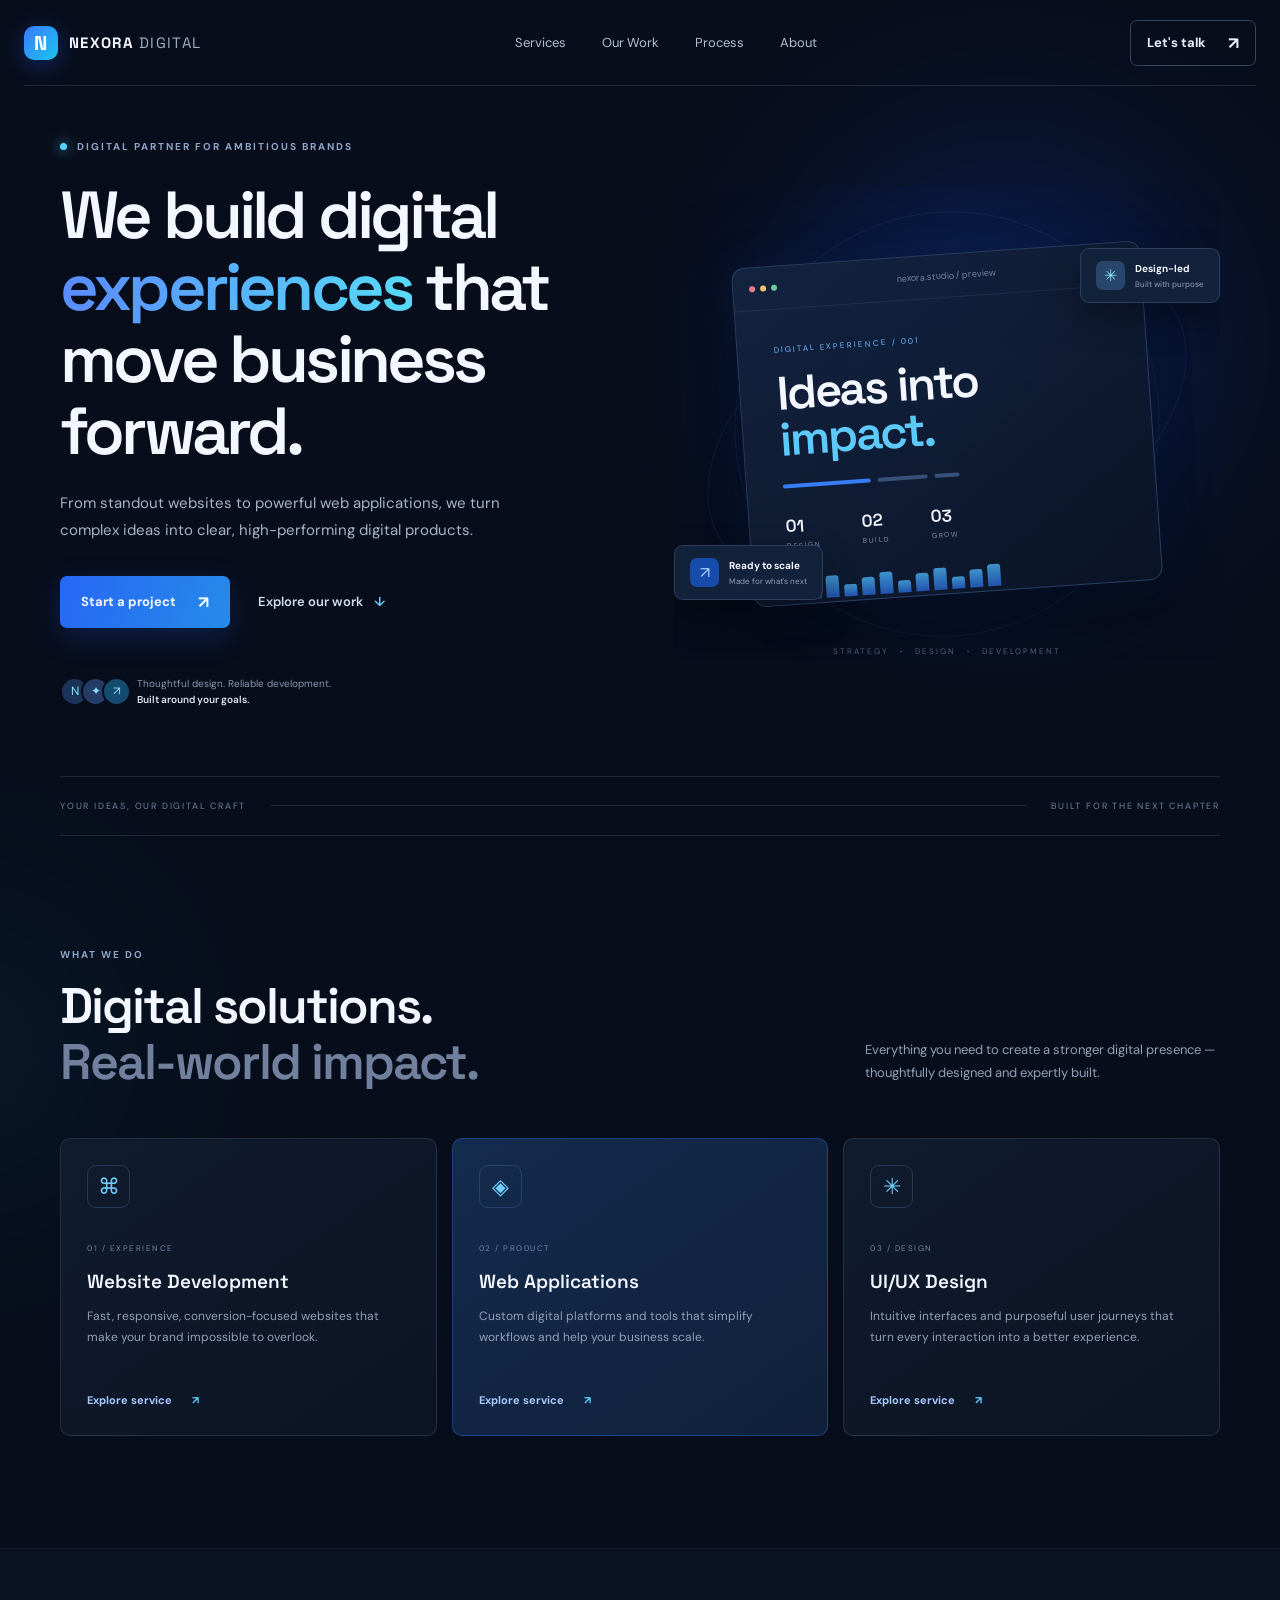
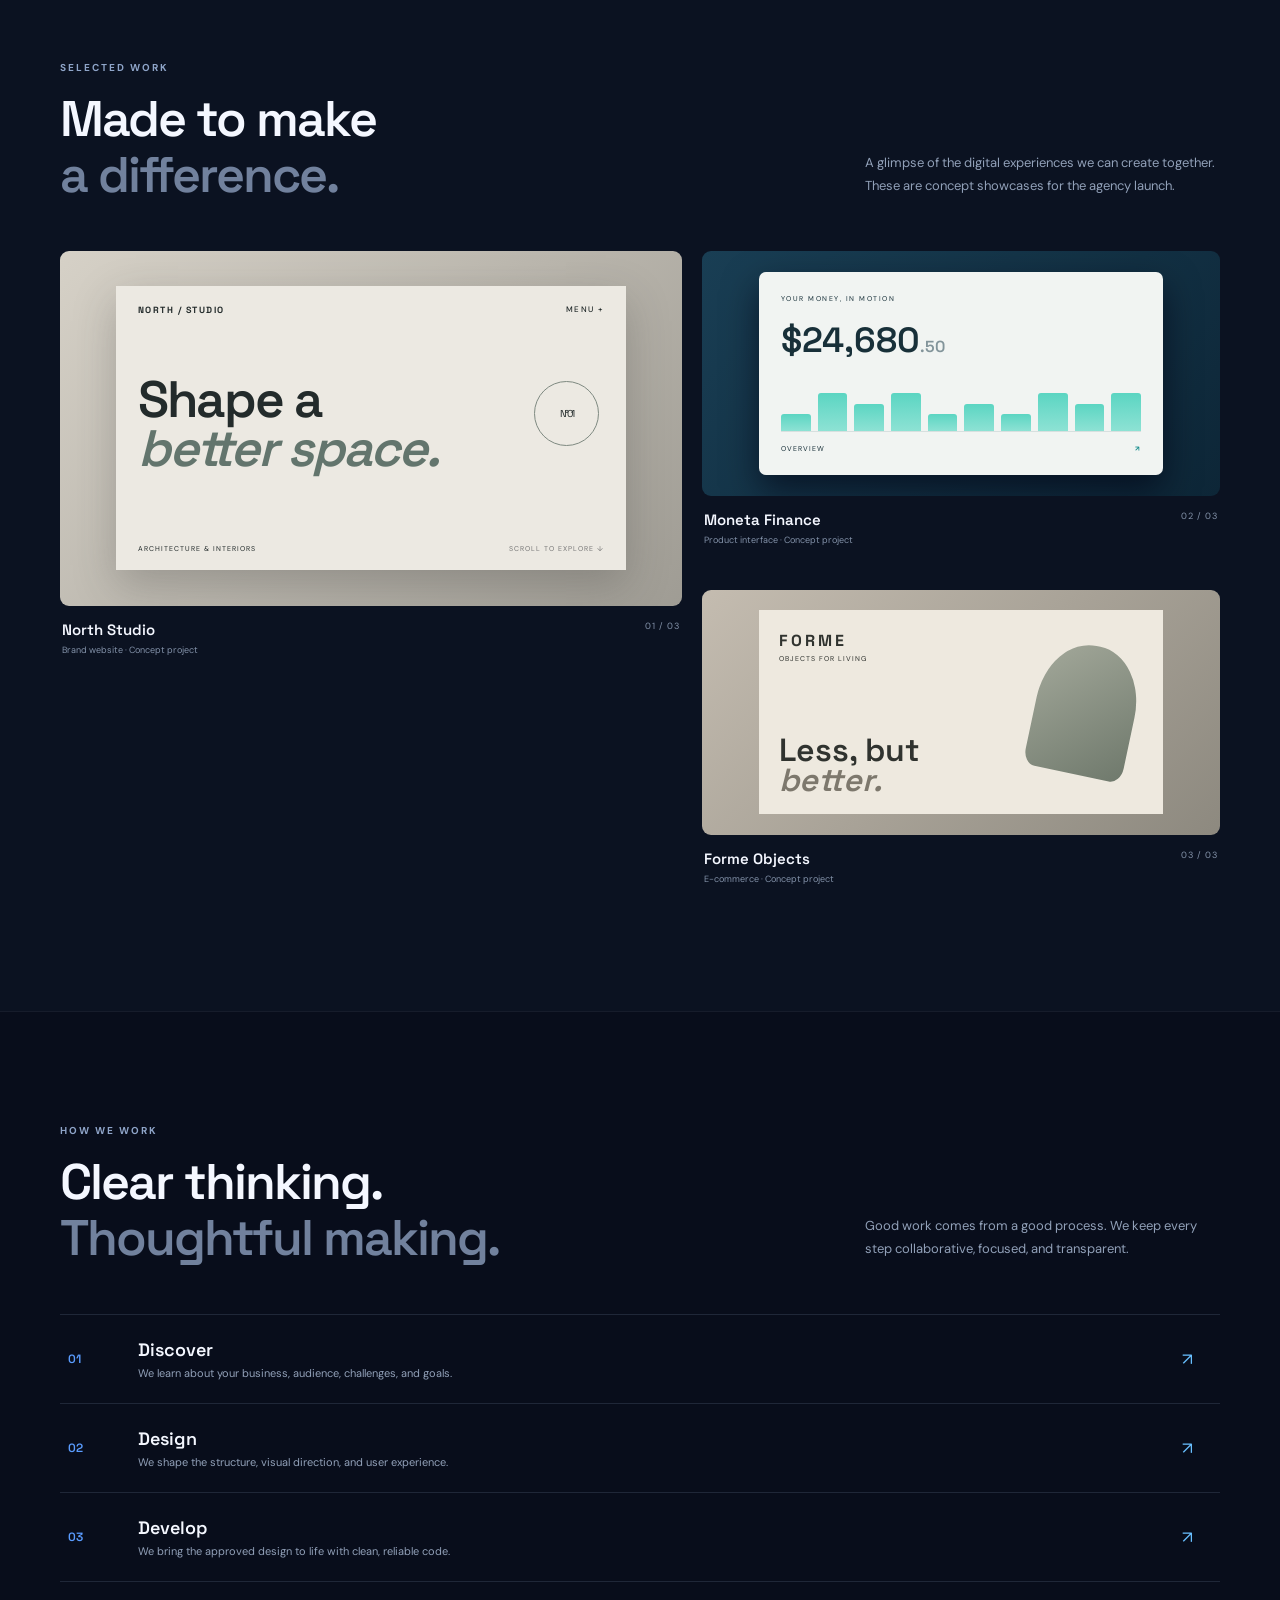
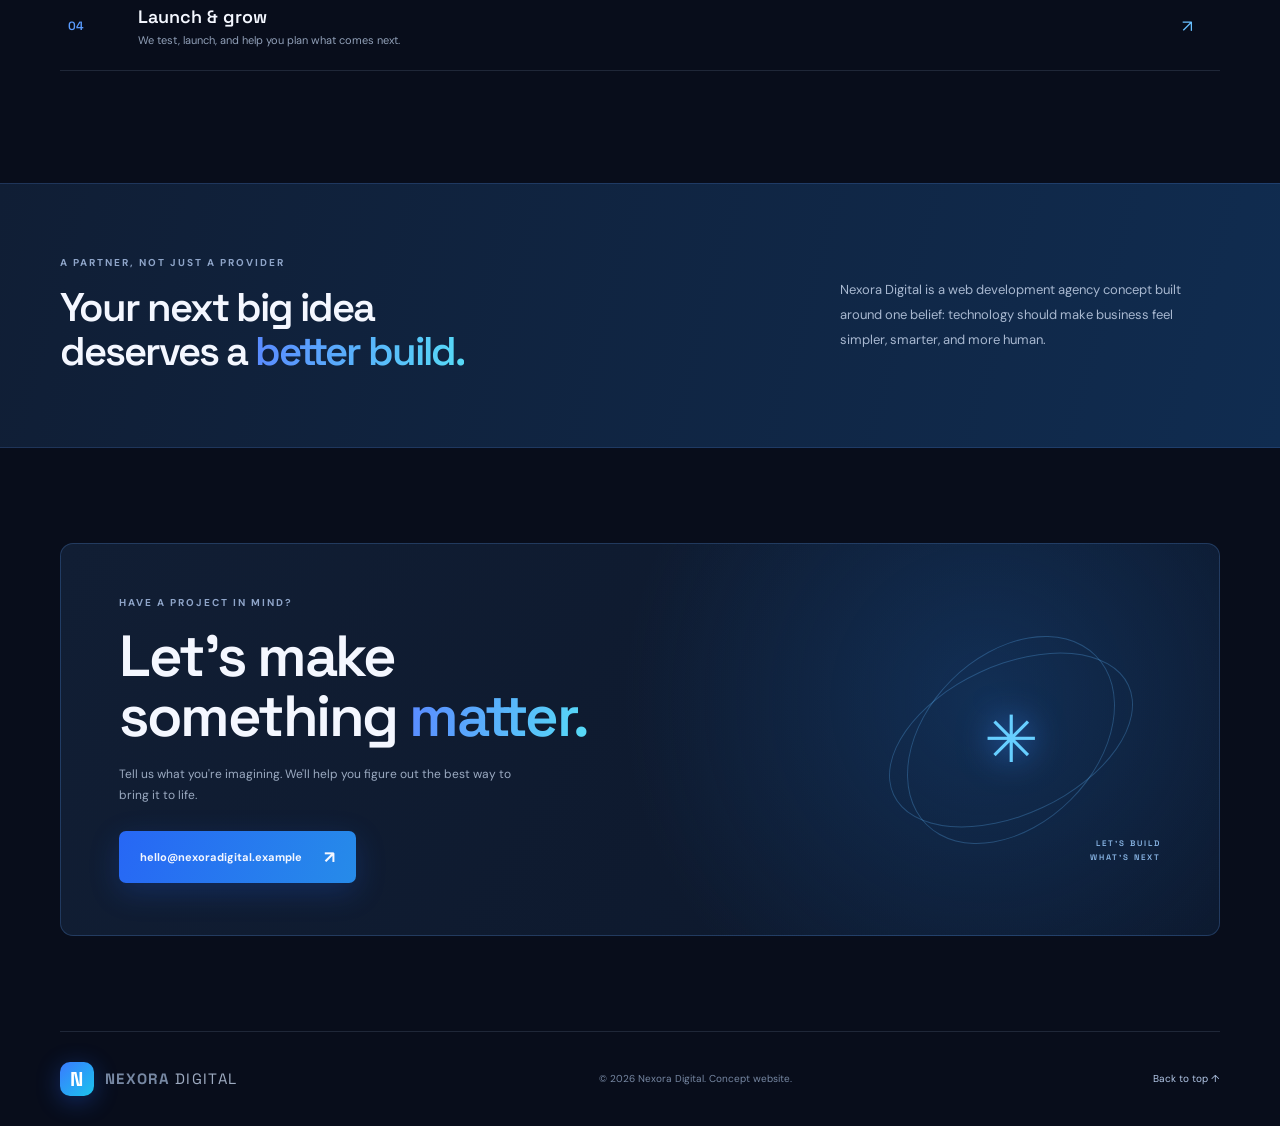
==== index.html @ e5a22cc5 "Add files via upload" ====
<!doctype html>
<html lang="en">
<head>
  <meta charset="UTF-8" />
  <meta name="viewport" content="width=device-width, initial-scale=1.0" />
  <meta name="description" content="Nexora Digital builds high-performing websites and digital experiences for ambitious businesses." />
  <meta name="theme-color" content="#080d1b" />
  <title>Nexora Digital — We build what moves business forward</title>
  <link rel="preconnect" href="https://fonts.googleapis.com">
  <link rel="preconnect" href="https://fonts.gstatic.com" crossorigin>
  <link href="https://fonts.googleapis.com/css2?family=DM+Sans:wght@400;500;600;700&family=Space+Grotesk:wght@400;500;600;700&display=swap" rel="stylesheet">
  <link rel="stylesheet" href="styles.css" />
</head>
<body>
  <div class="ambient ambient-one" aria-hidden="true"></div>
  <div class="ambient ambient-two" aria-hidden="true"></div>
  <header class="site-header">
    <a class="brand" href="#home" aria-label="Nexora Digital home">
      <span class="brand-mark">N</span><span>NEXORA<span class="brand-light"> DIGITAL</span></span>
    </a>
    <button class="menu-toggle" type="button" aria-label="Open navigation" aria-controls="primary-navigation" aria-expanded="false">☰</button>
    <nav class="nav-links" id="primary-navigation" aria-label="Main navigation">
      <a href="#services">Services</a><a href="#work">Our Work</a><a href="#process">Process</a><a href="#about">About</a>
    </nav>
    <a class="button button-small button-outline header-cta" href="#contact">Let's talk <span>↗</span></a>
  </header>

  <main>
    <section class="hero section-wrap" id="home">
      <div class="hero-copy">
        <div class="eyebrow"><span class="pulse"></span> DIGITAL PARTNER FOR AMBITIOUS BRANDS</div>
        <h1>We build digital<br><span class="gradient-text">experiences</span> that<br>move business forward.</h1>
        <p class="hero-lede">From standout websites to powerful web applications, we turn complex ideas into clear, high-performing digital products.</p>
        <div class="hero-actions">
          <a class="button button-primary" href="#contact">Start a project <span>↗</span></a>
          <a class="text-link" href="#work">Explore our work <span>↓</span></a>
        </div>
        <div class="hero-proof"><div class="proof-avatars"><i>N</i><i>✦</i><i>↗</i></div><span>Thoughtful design. Reliable development.<br><strong>Built around your goals.</strong></span></div>
      </div>
      <div class="hero-visual" aria-hidden="true">
        <div class="visual-orbit orbit-a"></div><div class="visual-orbit orbit-b"></div>
        <div class="visual-glow"></div>
        <div class="code-card">
          <div class="code-top"><span class="window-dots"><i></i><i></i><i></i></span><span>nexora.studio / preview</span><span>•••</span></div>
          <div class="code-content">
            <div class="code-kicker">DIGITAL EXPERIENCE / 001</div>
            <div class="code-title">Ideas into<br><em>impact.</em></div>
            <div class="code-line"><span></span><span></span><span></span></div>
            <div class="code-stats"><div><b>01</b><small>DESIGN</small></div><div><b>02</b><small>BUILD</small></div><div><b>03</b><small>GROW</small></div></div>
            <div class="mini-bars"><i></i><i></i><i></i><i></i><i></i><i></i><i></i><i></i><i></i><i></i><i></i><i></i></div>
          </div>
        </div>
        <div class="float-chip chip-top"><span class="chip-icon">✳</span><span><b>Design-led</b><small>Built with purpose</small></span></div>
        <div class="float-chip chip-bottom"><span class="chip-icon blue">↗</span><span><b>Ready to scale</b><small>Made for what's next</small></span></div>
        <div class="visual-caption">STRATEGY <b>·</b> DESIGN <b>·</b> DEVELOPMENT</div>
      </div>
    </section>

    <section class="trust-strip section-wrap">
      <span>YOUR IDEAS, OUR DIGITAL CRAFT</span><div class="trust-line"></div><span>BUILT FOR THE NEXT CHAPTER</span>
    </section>

    <section class="section-wrap section-block" id="services">
      <div class="section-heading">
        <div><div class="eyebrow">WHAT WE DO</div><h2>Digital solutions.<br><span class="muted">Real-world impact.</span></h2></div>
        <p>Everything you need to create a stronger digital presence — thoughtfully designed and expertly built.</p>
      </div>
      <div class="service-grid">
        <article class="service-card"><div class="service-icon">⌘</div><span class="card-number">01 / EXPERIENCE</span><h3>Website Development</h3><p>Fast, responsive, conversion-focused websites that make your brand impossible to overlook.</p><a href="#contact" class="card-link">Explore service <span>↗</span></a></article>
        <article class="service-card featured"><div class="service-icon">◈</div><span class="card-number">02 / PRODUCT</span><h3>Web Applications</h3><p>Custom digital platforms and tools that simplify workflows and help your business scale.</p><a href="#contact" class="card-link">Explore service <span>↗</span></a></article>
        <article class="service-card"><div class="service-icon">✳</div><span class="card-number">03 / DESIGN</span><h3>UI/UX Design</h3><p>Intuitive interfaces and purposeful user journeys that turn every interaction into a better experience.</p><a href="#contact" class="card-link">Explore service <span>↗</span></a></article>
      </div>
    </section>

    <section class="work-section" id="work"><div class="section-wrap section-block">
      <div class="section-heading"><div><div class="eyebrow">SELECTED WORK</div><h2>Made to make<br><span class="muted">a difference.</span></h2></div><p>A glimpse of the digital experiences we can create together. These are concept showcases for the agency launch.</p></div>
      <div class="work-grid">
        <article class="work-card work-large"><div class="work-art art-one"><div class="mock-browser"><div class="mock-nav">NORTH / STUDIO <span>MENU +</span></div><div class="mock-hero">Shape a<br><i>better space.</i><div class="mock-circle">N°01</div></div><div class="mock-foot">ARCHITECTURE & INTERIORS <span>SCROLL TO EXPLORE ↓</span></div></div></div><div class="work-meta"><div><h3>North Studio</h3><p>Brand website · Concept project</p></div><span>01 / 03</span></div></article>
        <article class="work-card"><div class="work-art art-two"><div class="finance-ui"><div class="finance-label">YOUR MONEY, IN MOTION</div><div class="finance-total">$24,680<span>.50</span></div><div class="finance-chart"><i></i><i></i><i></i><i></i><i></i><i></i><i></i><i></i><i></i><i></i></div><div class="finance-bottom">OVERVIEW <b>↗</b></div></div></div><div class="work-meta"><div><h3>Moneta Finance</h3><p>Product interface · Concept project</p></div><span>02 / 03</span></div></article>
        <article class="work-card"><div class="work-art art-three"><div class="shop-ui"><div class="shop-brand">FORME<span>OBJECTS FOR LIVING</span></div><div class="shop-shape"></div><div class="shop-copy">Less, but<br><i>better.</i></div></div></div><div class="work-meta"><div><h3>Forme Objects</h3><p>E-commerce · Concept project</p></div><span>03 / 03</span></div></article>
      </div>
    </div></section>

    <section class="section-wrap section-block process-section" id="process">
      <div class="section-heading"><div><div class="eyebrow">HOW WE WORK</div><h2>Clear thinking.<br><span class="muted">Thoughtful making.</span></h2></div><p>Good work comes from a good process. We keep every step collaborative, focused, and transparent.</p></div>
      <div class="process-list">
        <div class="process-item"><span>01</span><div><h3>Discover</h3><p>We learn about your business, audience, challenges, and goals.</p></div><b>↗</b></div>
        <div class="process-item"><span>02</span><div><h3>Design</h3><p>We shape the structure, visual direction, and user experience.</p></div><b>↗</b></div>
        <div class="process-item"><span>03</span><div><h3>Develop</h3><p>We bring the approved design to life with clean, reliable code.</p></div><b>↗</b></div>
        <div class="process-item"><span>04</span><div><h3>Launch & grow</h3><p>We test, launch, and help you plan what comes next.</p></div><b>↗</b></div>
      </div>
    </section>

    <section class="about-band" id="about"><div class="section-wrap about-inner"><div><div class="eyebrow">A PARTNER, NOT JUST A PROVIDER</div><h2>Your next big idea<br>deserves a <span class="gradient-text">better build.</span></h2></div><p>Nexora Digital is a web development agency concept built around one belief: technology should make business feel simpler, smarter, and more human.</p></div></section>

    <section class="section-wrap section-block contact-section" id="contact">
      <div class="contact-panel"><div class="contact-copy"><div class="eyebrow">HAVE A PROJECT IN MIND?</div><h2>Let's make<br>something <span class="gradient-text">matter.</span></h2><p>Tell us what you're imagining. We'll help you figure out the best way to bring it to life.</p><a class="button button-primary" href="mailto:hello@nexoradigital.example?subject=New%20project%20inquiry">hello@nexoradigital.example <span>↗</span></a></div><div class="contact-decoration"><div class="contact-ring ring-one"></div><div class="contact-ring ring-two"></div><div class="contact-star">✳</div><span>LET'S BUILD<br>WHAT'S NEXT</span></div></div>
    </section>
  </main>

  <footer class="site-footer section-wrap"><a class="brand" href="#home"><span class="brand-mark">N</span><span>NEXORA<span class="brand-light"> DIGITAL</span></span></a><span>© <span id="year"></span> Nexora Digital. Concept website.</span><a href="#home">Back to top ↑</a></footer>
  <script src="script.js"></script>
</body>
</html>
---- styles.css ----
:root{--bg:#080d1b;--panel:#0e1729;--panel2:#111e34;--text:#f4f7ff;--muted:#9aa8bf;--blue:#397bff;--cyan:#56d5ff;--line:rgba(172,195,235,.14);--font:'DM Sans',sans-serif;--display:'Space Grotesk',sans-serif}
*{box-sizing:border-box}html{scroll-behavior:smooth;scroll-padding-top:90px}body{margin:0;background:var(--bg);color:var(--text);font-family:var(--font);overflow-x:hidden}a{color:inherit;text-decoration:none}.section-wrap{width:min(1160px,calc(100% - 48px));margin:auto}.ambient{position:absolute;pointer-events:none;border-radius:50%;filter:blur(100px);opacity:.17;z-index:-1}.ambient-one{width:420px;height:420px;background:#155bff;top:130px;right:5%}.ambient-two{width:300px;height:300px;background:#00a9d8;top:900px;left:-180px;opacity:.08}
.site-header{height:86px;width:min(1240px,calc(100% - 48px));margin:auto;display:flex;align-items:center;justify-content:space-between;border-bottom:1px solid var(--line);position:relative;z-index:10}.brand{display:flex;align-items:center;gap:11px;font:700 15px var(--display);letter-spacing:1.3px}.brand-mark{width:34px;height:34px;border-radius:10px;background:linear-gradient(135deg,var(--blue),#1bc4ed);display:grid;place-items:center;font:700 20px var(--display);color:white;box-shadow:0 5px 25px #2469ff55}.brand-light{font-weight:400;color:#9eabc1}.nav-links{display:flex;gap:36px;color:#b4bfd1;font-size:13px}.nav-links a:hover,.text-link:hover{color:white}.button{display:inline-flex;align-items:center;justify-content:center;gap:22px;padding:15px 21px;border-radius:7px;font-size:13px;font-weight:700;transition:.25s}.button span{font-size:17px}.button-primary{background:linear-gradient(110deg,#2767f5,#268be9);box-shadow:0 9px 30px #236aff35}.button-primary:hover{transform:translateY(-3px);box-shadow:0 13px 36px #236aff65}.button-outline{border:1px solid #33445f;color:#e7edfa}.button-outline:hover{border-color:var(--cyan);background:#14223a}.button-small{padding:11px 16px}.menu-toggle{display:none;background:none;border:0;color:white;font-size:24px}
.hero{min-height:665px;display:grid;grid-template-columns:1.03fr .97fr;align-items:center;gap:35px;padding-top:54px;padding-bottom:68px}.eyebrow{font-size:10px;letter-spacing:2px;font-weight:700;color:#8fa5c9;display:flex;align-items:center;gap:10px}.pulse{width:7px;height:7px;border-radius:50%;background:#50d7ff;box-shadow:0 0 13px #50d7ff}.hero h1{font:600 clamp(43px,5.2vw,68px)/1.08 var(--display);letter-spacing:-3.8px;margin:27px 0 22px}.gradient-text{background:linear-gradient(100deg,#5a8dff 5%,#57d8f7 95%);background-clip:text;-webkit-background-clip:text;color:transparent}.hero-lede{max-width:485px;color:#a7b3c8;font-size:15px;line-height:1.8}.hero-actions{display:flex;align-items:center;gap:28px;margin-top:32px}.text-link{font-size:13px;font-weight:600;color:#d2dced}.text-link span{margin-left:8px;color:var(--cyan)}.hero-proof{display:flex;align-items:center;gap:14px;margin-top:48px;color:#8796af;font-size:10px;line-height:1.6}.hero-proof strong{color:#dce5f4;font-weight:600}.proof-avatars{display:flex}.proof-avatars i{width:29px;height:29px;border:2px solid var(--bg);margin-right:-8px;border-radius:50%;background:#1c3459;color:#8adfff;display:grid;place-items:center;font-style:normal;font-size:12px}.proof-avatars i:nth-child(2){background:#253c67}.proof-avatars i:nth-child(3){background:#164b70}
.hero-visual{height:475px;position:relative;display:grid;place-items:center;overflow:hidden}.visual-glow{position:absolute;width:330px;height:330px;border-radius:50%;background:#1455d8;filter:blur(100px);opacity:.28}.visual-orbit{position:absolute;border:1px solid #5278ba25;border-radius:50%;transform:rotate(-25deg)}.orbit-a{width:510px;height:300px}.orbit-b{width:420px;height:430px;transform:rotate(45deg)}.code-card{width:min(410px,90%);height:340px;position:relative;z-index:2;border:1px solid #5b80bd55;border-radius:13px;background:linear-gradient(145deg,#142440ed,#0b1426f5);box-shadow:0 30px 90px #0009,0 0 50px #236aff19;transform:rotate(-4deg);overflow:hidden}.code-top{height:43px;border-bottom:1px solid #ffffff12;display:flex;align-items:center;justify-content:space-between;padding:0 16px;color:#7184a5;font-size:9px}.window-dots{display:flex;gap:5px}.window-dots i{width:6px;height:6px;border-radius:50%;background:#526786}.window-dots i:first-child{background:#e47d87}.window-dots i:nth-child(2){background:#e8c477}.window-dots i:nth-child(3){background:#6acb9c}.code-content{padding:35px 36px}.code-kicker{font-size:8px;letter-spacing:2px;color:#70b9ff}.code-title{font:600 47px/.98 var(--display);letter-spacing:-2px;margin-top:16px}.code-title em{font-style:normal;color:#5dcafa}.code-line{display:flex;gap:7px;margin-top:22px}.code-line span{height:4px;border-radius:5px;background:#365079;width:50px}.code-line span:first-child{width:88px;background:#367df6}.code-line span:last-child{width:25px}.code-stats{display:flex;gap:42px;margin-top:27px}.code-stats div{display:grid;gap:4px}.code-stats b{font:600 17px var(--display)}.code-stats small{font-size:7px;letter-spacing:1.5px;color:#8092ae}.mini-bars{height:28px;display:flex;gap:5px;align-items:end;margin-top:22px}.mini-bars i{width:13px;border-radius:3px 3px 0 0;background:linear-gradient(#4fbdff,#2866d8);opacity:.75}.mini-bars i:nth-child(3n){height:80%}.mini-bars i:nth-child(3n+1){height:45%}.mini-bars i:nth-child(3n+2){height:65%}.float-chip{position:absolute;z-index:3;display:flex;align-items:center;gap:10px;padding:12px 15px;background:#13223b;border:1px solid #6c8fc044;border-radius:9px;box-shadow:0 15px 35px #0005}.float-chip b,.float-chip small{display:block}.float-chip b{font-size:10px}.float-chip small{font-size:8px;color:#91a2bc;margin-top:4px}.chip-icon{width:29px;height:29px;border-radius:7px;background:#28466b;display:grid;place-items:center;color:#8ce3ff}.chip-icon.blue{background:#174caa;color:#a9d4ff}.chip-top{top:62px;right:0}.chip-bottom{bottom:61px;left:0}.visual-caption{position:absolute;bottom:5px;font-size:8px;letter-spacing:2px;color:#60728f}.visual-caption b{color:#4e9cff;margin:0 7px}
.trust-strip{display:flex;align-items:center;gap:25px;border-top:1px solid var(--line);border-bottom:1px solid var(--line);padding:23px 0;color:#70819e;font-size:9px;letter-spacing:1.8px}.trust-line{height:1px;background:var(--line);flex:1}
.section-block{padding-top:112px;padding-bottom:112px}.section-heading{display:flex;justify-content:space-between;align-items:end;gap:30px;margin-bottom:48px}.section-heading h2,.about-inner h2{font:600 clamp(36px,4vw,50px)/1.12 var(--display);letter-spacing:-2px;margin:17px 0 0}.muted{color:#71819d}.section-heading>p{max-width:355px;color:#91a0b8;font-size:13px;line-height:1.8;margin:0 0 5px}.service-grid{display:grid;grid-template-columns:repeat(3,1fr);gap:15px}.service-card{min-height:270px;border:1px solid var(--line);border-radius:10px;padding:26px;background:linear-gradient(145deg,#101b2e,#0c1424);transition:.25s}.service-card:hover{transform:translateY(-5px);border-color:#4284f65c}.service-card.featured{background:linear-gradient(145deg,#132b4d,#10203a);border-color:#367df655}.service-icon{width:43px;height:43px;border:1px solid #4c75aa55;border-radius:9px;display:grid;place-items:center;color:#70cfff;font-size:22px;margin-bottom:27px}.card-number{font-size:8px;letter-spacing:1.5px;color:#7186a8}.service-card h3{font:600 19px var(--display);margin:13px 0 10px}.service-card p{color:#92a0b6;font-size:12px;line-height:1.8;min-height:62px}.card-link{font-size:11px;font-weight:700;color:#a8caff;display:inline-flex;gap:20px;margin-top:13px}.card-link span{color:#5ccfff}
.work-section{background:#0b1221;border-top:1px solid #ffffff0b;border-bottom:1px solid #ffffff0b}.work-grid{display:grid;grid-template-columns:1.2fr 1fr;gap:30px 20px}.work-card{min-width:0}.work-large{grid-row:span 2}.work-art{height:245px;border-radius:9px;overflow:hidden;display:grid;place-items:center;position:relative}.work-large .work-art{height:355px}.art-one{background:linear-gradient(135deg,#d6d1c7,#9f9c94)}.mock-browser{width:82%;height:80%;background:#ece9e2;color:#232b2b;padding:18px 22px;box-shadow:0 15px 40px #3334;position:relative}.mock-nav{display:flex;justify-content:space-between;font:700 9px var(--display);letter-spacing:1.5px}.mock-nav span{font:500 8px var(--font)}.mock-hero{font:600 clamp(30px,4vw,53px)/.95 var(--display);letter-spacing:-2px;margin-top:60px;position:relative}.mock-hero i{font-style:italic;color:#63756d}.mock-circle{position:absolute;right:5px;top:5px;width:65px;height:65px;border-radius:50%;border:1px solid #7e8980;display:grid;place-items:center;font:10px var(--display)}.mock-foot{position:absolute;bottom:17px;left:22px;right:22px;display:flex;justify-content:space-between;font-size:7px;letter-spacing:1px}.mock-foot span{color:#777}.art-two{background:linear-gradient(135deg,#193e54,#0d2637)}.finance-ui{width:78%;padding:22px;background:#f1f4f2;color:#183039;border-radius:7px;box-shadow:0 15px 35px #0019}.finance-label{font-size:7px;letter-spacing:1.5px}.finance-total{font:600 35px var(--display);margin:15px 0}.finance-total span{font-size:16px;color:#82949a}.finance-chart{height:55px;display:flex;align-items:end;gap:7px;border-bottom:1px solid #d7e0df}.finance-chart i{flex:1;background:linear-gradient(#5bd5c2,#8de2d4);height:30%;border-radius:3px 3px 0 0}.finance-chart i:nth-child(2n){height:70%}.finance-chart i:nth-child(3n){height:50%}.finance-bottom{font-size:7px;letter-spacing:1px;margin-top:12px;display:flex;justify-content:space-between}.finance-bottom b{color:#168c8c}.art-three{background:linear-gradient(135deg,#c4bcb0,#8d897f)}.shop-ui{width:78%;height:83%;background:#eee9df;color:#30332f;position:relative;padding:20px}.shop-brand{font:700 16px var(--display);letter-spacing:3px}.shop-brand span{display:block;font:7px var(--font);letter-spacing:1px;margin-top:3px}.shop-shape{position:absolute;right:28px;top:35px;width:100px;height:130px;background:linear-gradient(140deg,#a4a99b,#6f796c);border-radius:48% 48% 12% 12%;transform:rotate(12deg)}.shop-copy{position:absolute;bottom:18px;left:20px;font:600 32px/.95 var(--display)}.shop-copy i{font-style:italic;color:#7d786d}.work-meta{display:flex;justify-content:space-between;align-items:start;padding:14px 2px}.work-meta h3{font:600 15px var(--display);margin:0 0 5px}.work-meta p,.work-meta>span{font-size:9px;color:#8493aa;margin:0}.work-meta>span{letter-spacing:1px}
.process-list{border-top:1px solid var(--line)}.process-item{display:grid;grid-template-columns:70px 1fr 30px;align-items:center;padding:23px 8px;border-bottom:1px solid var(--line)}.process-item>span{font:600 12px var(--display);color:#5a9cff}.process-item h3{font:600 18px var(--display);margin:0 0 5px}.process-item p{font-size:11px;color:#91a0b8;margin:0}.process-item>b{font-size:17px;color:#68bfff;font-weight:400}
.about-band{background:linear-gradient(105deg,#101e35,#102c50);border-top:1px solid #5b8de533;border-bottom:1px solid #5b8de533}.about-inner{padding-top:72px;padding-bottom:72px;display:flex;justify-content:space-between;align-items:center;gap:50px}.about-inner h2{font-size:40px}.about-inner>p{max-width:380px;color:#a8b8d0;font-size:13px;line-height:1.9}
.contact-section{padding-top:95px;padding-bottom:95px}.contact-panel{min-height:340px;border:1px solid #4a78ba55;border-radius:13px;background:radial-gradient(circle at 80% 40%,#174b8870,transparent 38%),linear-gradient(120deg,#111e34,#0c172b);padding:52px 58px;display:flex;justify-content:space-between;align-items:center;overflow:hidden;position:relative}.contact-copy{position:relative;z-index:2}.contact-copy h2{font:600 clamp(39px,5vw,58px)/1.04 var(--display);letter-spacing:-2.5px;margin:17px 0}.contact-copy p{max-width:400px;color:#9baac1;font-size:12px;line-height:1.8;margin-bottom:24px}.contact-copy .button{font-size:11px}.contact-decoration{width:300px;height:260px;position:relative;display:grid;place-items:center}.contact-ring{position:absolute;border:1px solid #62b7ff45;border-radius:50%;transform:rotate(-25deg)}.ring-one{width:260px;height:150px}.ring-two{width:170px;height:240px;transform:rotate(45deg)}.contact-star{font-size:65px;color:#67cfff;text-shadow:0 0 35px #398bff;z-index:1}.contact-decoration>span{position:absolute;bottom:5px;right:0;font:600 8px/1.7 var(--display);letter-spacing:2px;color:#8bb8e8;text-align:right}
.site-footer{min-height:95px;border-top:1px solid var(--line);display:flex;align-items:center;justify-content:space-between;color:#7788a3;font-size:10px}.site-footer>a:last-child{color:#b4c8e8}
 a:focus-visible,button:focus-visible{outline:2px solid var(--cyan);outline-offset:4px}
@media(max-width:850px){.nav-links{gap:18px}.hero{grid-template-columns:1fr; padding-top:75px}.hero-visual{height:430px;max-width:600px;width:100%;margin:auto}.hero-copy{max-width:650px}.section-heading{align-items:start;flex-direction:column}.section-heading>p{max-width:520px}.about-inner{align-items:start;flex-direction:column;gap:22px}.about-inner>p{margin:0}.contact-decoration{position:absolute;right:-50px;opacity:.55}.contact-copy{max-width:65%}}
@media(max-width:620px){.section-wrap,.site-header{width:min(100% - 36px,1160px)}.site-header{height:72px}.menu-toggle{display:block;margin-left:auto;margin-right:16px}.nav-links{display:none;position:absolute;top:71px;left:-1px;right:-1px;background:#101a2c;border:1px solid var(--line);padding:20px;flex-direction:column;gap:20px}.nav-links.open{display:flex}.header-cta{padding:9px 11px;font-size:11px}.hero{padding-top:62px;gap:10px}.hero h1{font-size:clamp(42px,11vw,59px);letter-spacing:-2.7px}.hero-lede{font-size:13px}.hero-actions{gap:18px;flex-wrap:wrap}.hero-proof{margin-top:35px}.hero-visual{height:365px}.code-card{height:295px;width:86%}.code-content{padding:27px}.code-title{font-size:40px}.chip-top{right:-3px;top:35px}.chip-bottom{left:-2px;bottom:38px}.float-chip{padding:9px}.trust-strip{font-size:7px;gap:12px;letter-spacing:1px}.section-block{padding-top:78px;padding-bottom:78px}.section-heading h2{font-size:39px}.service-grid{grid-template-columns:1fr}.service-card{min-height:230px}.service-card p{min-height:0}.work-grid{grid-template-columns:1fr}.work-large{grid-row:auto}.work-large .work-art{height:280px}.work-art{height:230px}.process-item{grid-template-columns:42px 1fr 20px;padding:20px 0}.process-item p{max-width:270px;line-height:1.6}.about-inner{padding-top:58px;padding-bottom:58px}.about-inner h2{font-size:35px}.contact-section{padding-top:65px;padding-bottom:65px}.contact-panel{padding:35px 25px;min-height:380px}.contact-copy{max-width:100%}.contact-copy h2{font-size:44px}.contact-decoration{right:-125px;bottom:-65px;opacity:.23}.site-footer{min-height:125px;flex-wrap:wrap;gap:15px;padding-top:22px;padding-bottom:22px}.site-footer>span{order:3;width:100%}}
@media(prefers-reduced-motion:reduce){html{scroll-behavior:auto}*,*::before,*::after{scroll-behavior:auto!important;transition-duration:.01ms!important;animation-duration:.01ms!important;animation-iteration-count:1!important}}
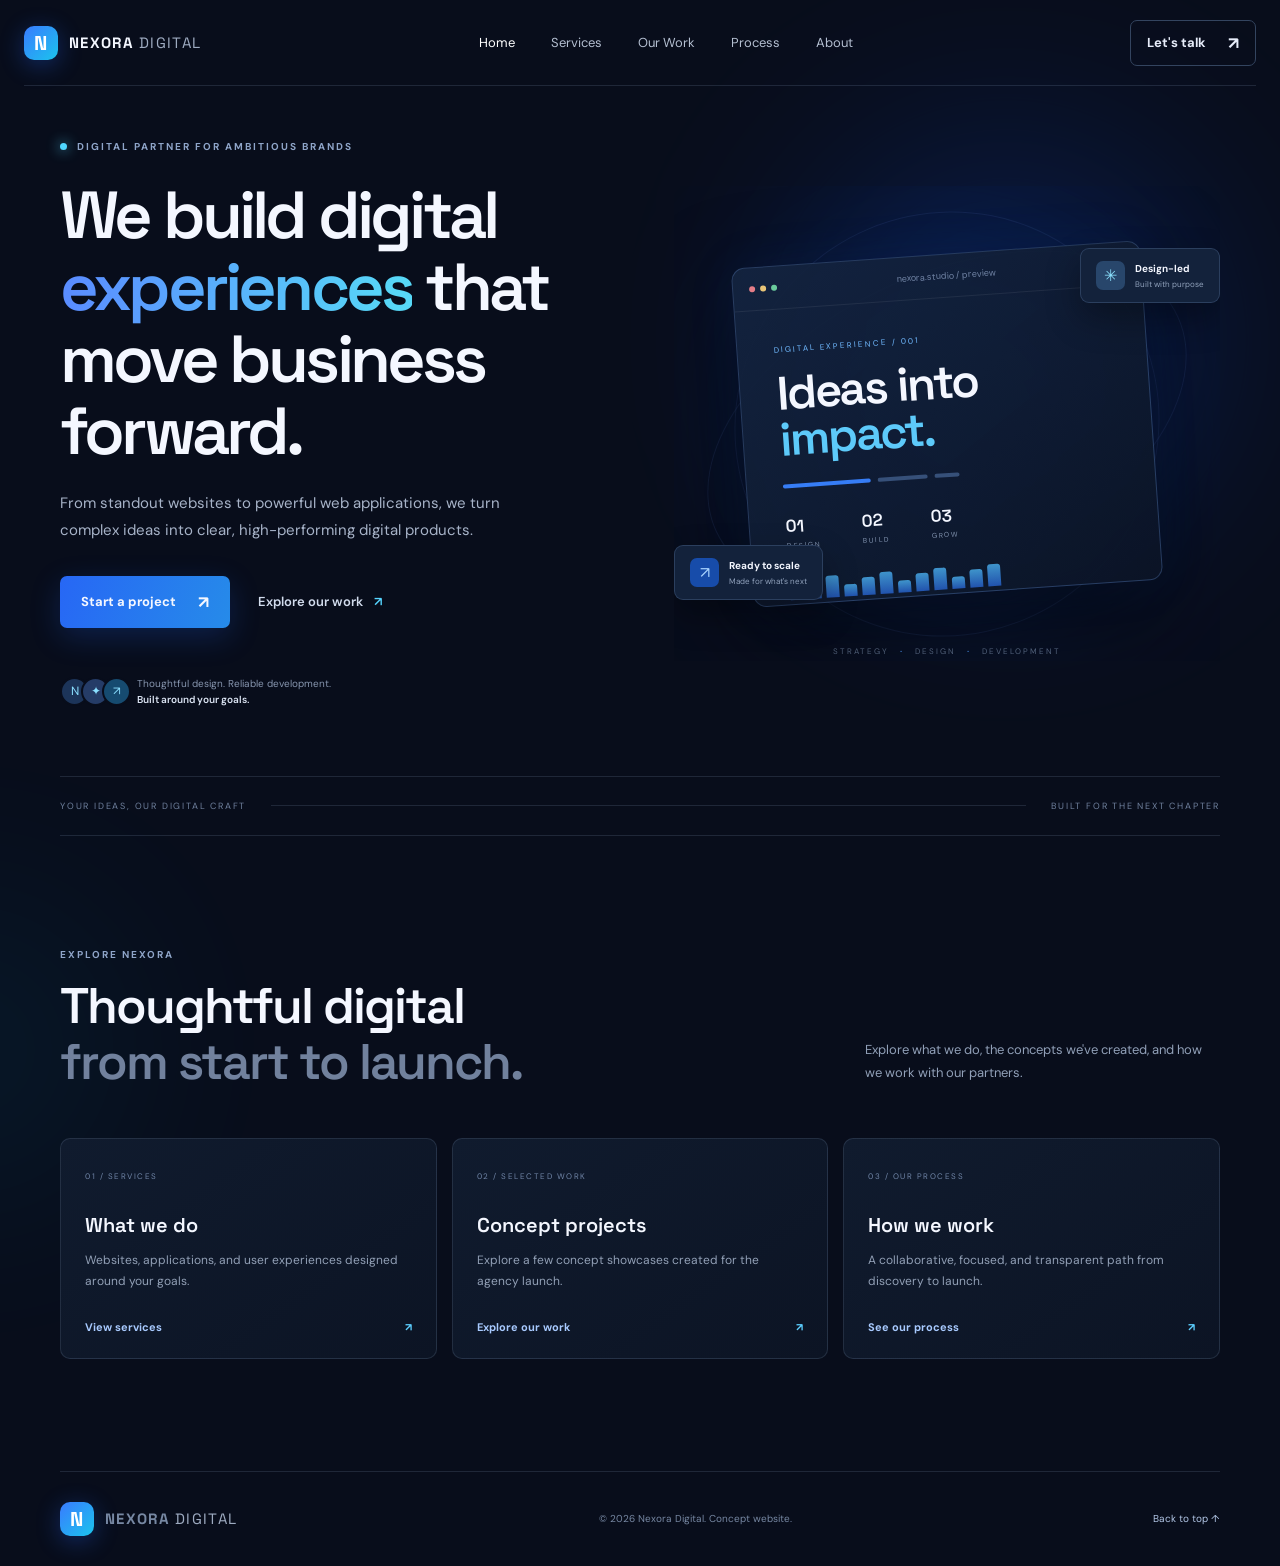
==== commit 0a3fd3a6: "Add files via upload" ====
--- a/index.html
+++ b/index.html
@@ -14,15 +14,15 @@
 <body>
   <div class="ambient ambient-one" aria-hidden="true"></div>
   <div class="ambient ambient-two" aria-hidden="true"></div>
-  <header class="site-header">
-    <a class="brand" href="#home" aria-label="Nexora Digital home">
+  <header class="site-header" id="top">
+    <a class="brand" href="index.html" aria-label="Nexora Digital home">
       <span class="brand-mark">N</span><span>NEXORA<span class="brand-light"> DIGITAL</span></span>
     </a>
     <button class="menu-toggle" type="button" aria-label="Open navigation" aria-controls="primary-navigation" aria-expanded="false">☰</button>
     <nav class="nav-links" id="primary-navigation" aria-label="Main navigation">
-      <a href="#services">Services</a><a href="#work">Our Work</a><a href="#process">Process</a><a href="#about">About</a>
+      <a href="index.html">Home</a><a href="services.html">Services</a><a href="work.html">Our Work</a><a href="process.html">Process</a><a href="about.html">About</a>
     </nav>
-    <a class="button button-small button-outline header-cta" href="#contact">Let's talk <span>↗</span></a>
+    <a class="button button-small button-outline header-cta" href="contact.html">Let's talk <span>↗</span></a>
   </header>
 
   <main>
@@ -32,8 +32,8 @@
         <h1>We build digital<br><span class="gradient-text">experiences</span> that<br>move business forward.</h1>
         <p class="hero-lede">From standout websites to powerful web applications, we turn complex ideas into clear, high-performing digital products.</p>
         <div class="hero-actions">
-          <a class="button button-primary" href="#contact">Start a project <span>↗</span></a>
-          <a class="text-link" href="#work">Explore our work <span>↓</span></a>
+          <a class="button button-primary" href="contact.html">Start a project <span>↗</span></a>
+          <a class="text-link" href="work.html">Explore our work <span>↗</span></a>
         </div>
         <div class="hero-proof"><div class="proof-avatars"><i>N</i><i>✦</i><i>↗</i></div><span>Thoughtful design. Reliable development.<br><strong>Built around your goals.</strong></span></div>
       </div>
@@ -56,49 +56,24 @@
       </div>
     </section>
 
-    <section class="trust-strip section-wrap">
+    <section class="trust-strip section-wrap" aria-label="Our approach">
       <span>YOUR IDEAS, OUR DIGITAL CRAFT</span><div class="trust-line"></div><span>BUILT FOR THE NEXT CHAPTER</span>
     </section>
 
-    <section class="section-wrap section-block" id="services">
+    <section class="section-wrap section-block home-explore">
       <div class="section-heading">
-        <div><div class="eyebrow">WHAT WE DO</div><h2>Digital solutions.<br><span class="muted">Real-world impact.</span></h2></div>
-        <p>Everything you need to create a stronger digital presence — thoughtfully designed and expertly built.</p>
+        <div><div class="eyebrow">EXPLORE NEXORA</div><h2>Thoughtful digital<br><span class="muted">from start to launch.</span></h2></div>
+        <p>Explore what we do, the concepts we've created, and how we work with our partners.</p>
       </div>
-      <div class="service-grid">
-        <article class="service-card"><div class="service-icon">⌘</div><span class="card-number">01 / EXPERIENCE</span><h3>Website Development</h3><p>Fast, responsive, conversion-focused websites that make your brand impossible to overlook.</p><a href="#contact" class="card-link">Explore service <span>↗</span></a></article>
-        <article class="service-card featured"><div class="service-icon">◈</div><span class="card-number">02 / PRODUCT</span><h3>Web Applications</h3><p>Custom digital platforms and tools that simplify workflows and help your business scale.</p><a href="#contact" class="card-link">Explore service <span>↗</span></a></article>
-        <article class="service-card"><div class="service-icon">✳</div><span class="card-number">03 / DESIGN</span><h3>UI/UX Design</h3><p>Intuitive interfaces and purposeful user journeys that turn every interaction into a better experience.</p><a href="#contact" class="card-link">Explore service <span>↗</span></a></article>
+      <div class="explore-grid">
+        <a class="explore-card" href="services.html"><span>01 / SERVICES</span><h3>What we do</h3><p>Websites, applications, and user experiences designed around your goals.</p><b>View services <span>↗</span></b></a>
+        <a class="explore-card" href="work.html"><span>02 / SELECTED WORK</span><h3>Concept projects</h3><p>Explore a few concept showcases created for the agency launch.</p><b>Explore our work <span>↗</span></b></a>
+        <a class="explore-card" href="process.html"><span>03 / OUR PROCESS</span><h3>How we work</h3><p>A collaborative, focused, and transparent path from discovery to launch.</p><b>See our process <span>↗</span></b></a>
       </div>
-    </section>
-
-    <section class="work-section" id="work"><div class="section-wrap section-block">
-      <div class="section-heading"><div><div class="eyebrow">SELECTED WORK</div><h2>Made to make<br><span class="muted">a difference.</span></h2></div><p>A glimpse of the digital experiences we can create together. These are concept showcases for the agency launch.</p></div>
-      <div class="work-grid">
-        <article class="work-card work-large"><div class="work-art art-one"><div class="mock-browser"><div class="mock-nav">NORTH / STUDIO <span>MENU +</span></div><div class="mock-hero">Shape a<br><i>better space.</i><div class="mock-circle">N°01</div></div><div class="mock-foot">ARCHITECTURE & INTERIORS <span>SCROLL TO EXPLORE ↓</span></div></div></div><div class="work-meta"><div><h3>North Studio</h3><p>Brand website · Concept project</p></div><span>01 / 03</span></div></article>
-        <article class="work-card"><div class="work-art art-two"><div class="finance-ui"><div class="finance-label">YOUR MONEY, IN MOTION</div><div class="finance-total">$24,680<span>.50</span></div><div class="finance-chart"><i></i><i></i><i></i><i></i><i></i><i></i><i></i><i></i><i></i><i></i></div><div class="finance-bottom">OVERVIEW <b>↗</b></div></div></div><div class="work-meta"><div><h3>Moneta Finance</h3><p>Product interface · Concept project</p></div><span>02 / 03</span></div></article>
-        <article class="work-card"><div class="work-art art-three"><div class="shop-ui"><div class="shop-brand">FORME<span>OBJECTS FOR LIVING</span></div><div class="shop-shape"></div><div class="shop-copy">Less, but<br><i>better.</i></div></div></div><div class="work-meta"><div><h3>Forme Objects</h3><p>E-commerce · Concept project</p></div><span>03 / 03</span></div></article>
-      </div>
-    </div></section>
-
-    <section class="section-wrap section-block process-section" id="process">
-      <div class="section-heading"><div><div class="eyebrow">HOW WE WORK</div><h2>Clear thinking.<br><span class="muted">Thoughtful making.</span></h2></div><p>Good work comes from a good process. We keep every step collaborative, focused, and transparent.</p></div>
-      <div class="process-list">
-        <div class="process-item"><span>01</span><div><h3>Discover</h3><p>We learn about your business, audience, challenges, and goals.</p></div><b>↗</b></div>
-        <div class="process-item"><span>02</span><div><h3>Design</h3><p>We shape the structure, visual direction, and user experience.</p></div><b>↗</b></div>
-        <div class="process-item"><span>03</span><div><h3>Develop</h3><p>We bring the approved design to life with clean, reliable code.</p></div><b>↗</b></div>
-        <div class="process-item"><span>04</span><div><h3>Launch & grow</h3><p>We test, launch, and help you plan what comes next.</p></div><b>↗</b></div>
-      </div>
-    </section>
-
-    <section class="about-band" id="about"><div class="section-wrap about-inner"><div><div class="eyebrow">A PARTNER, NOT JUST A PROVIDER</div><h2>Your next big idea<br>deserves a <span class="gradient-text">better build.</span></h2></div><p>Nexora Digital is a web development agency concept built around one belief: technology should make business feel simpler, smarter, and more human.</p></div></section>
-
-    <section class="section-wrap section-block contact-section" id="contact">
-      <div class="contact-panel"><div class="contact-copy"><div class="eyebrow">HAVE A PROJECT IN MIND?</div><h2>Let's make<br>something <span class="gradient-text">matter.</span></h2><p>Tell us what you're imagining. We'll help you figure out the best way to bring it to life.</p><a class="button button-primary" href="mailto:hello@nexoradigital.example?subject=New%20project%20inquiry">hello@nexoradigital.example <span>↗</span></a></div><div class="contact-decoration"><div class="contact-ring ring-one"></div><div class="contact-ring ring-two"></div><div class="contact-star">✳</div><span>LET'S BUILD<br>WHAT'S NEXT</span></div></div>
     </section>
   </main>
 
-  <footer class="site-footer section-wrap"><a class="brand" href="#home"><span class="brand-mark">N</span><span>NEXORA<span class="brand-light"> DIGITAL</span></span></a><span>© <span id="year"></span> Nexora Digital. Concept website.</span><a href="#home">Back to top ↑</a></footer>
+  <footer class="site-footer section-wrap"><a class="brand" href="index.html"><span class="brand-mark">N</span><span>NEXORA<span class="brand-light"> DIGITAL</span></span></a><span>© <span id="year"></span> Nexora Digital. Concept website.</span><a href="#top">Back to top ↑</a></footer>
   <script src="script.js"></script>
 </body>
-</html>+</html>
--- a/styles.css
+++ b/styles.css
@@ -14,3 +14,30 @@
 @media(max-width:850px){.nav-links{gap:18px}.hero{grid-template-columns:1fr; padding-top:75px}.hero-visual{height:430px;max-width:600px;width:100%;margin:auto}.hero-copy{max-width:650px}.section-heading{align-items:start;flex-direction:column}.section-heading>p{max-width:520px}.about-inner{align-items:start;flex-direction:column;gap:22px}.about-inner>p{margin:0}.contact-decoration{position:absolute;right:-50px;opacity:.55}.contact-copy{max-width:65%}}
 @media(max-width:620px){.section-wrap,.site-header{width:min(100% - 36px,1160px)}.site-header{height:72px}.menu-toggle{display:block;margin-left:auto;margin-right:16px}.nav-links{display:none;position:absolute;top:71px;left:-1px;right:-1px;background:#101a2c;border:1px solid var(--line);padding:20px;flex-direction:column;gap:20px}.nav-links.open{display:flex}.header-cta{padding:9px 11px;font-size:11px}.hero{padding-top:62px;gap:10px}.hero h1{font-size:clamp(42px,11vw,59px);letter-spacing:-2.7px}.hero-lede{font-size:13px}.hero-actions{gap:18px;flex-wrap:wrap}.hero-proof{margin-top:35px}.hero-visual{height:365px}.code-card{height:295px;width:86%}.code-content{padding:27px}.code-title{font-size:40px}.chip-top{right:-3px;top:35px}.chip-bottom{left:-2px;bottom:38px}.float-chip{padding:9px}.trust-strip{font-size:7px;gap:12px;letter-spacing:1px}.section-block{padding-top:78px;padding-bottom:78px}.section-heading h2{font-size:39px}.service-grid{grid-template-columns:1fr}.service-card{min-height:230px}.service-card p{min-height:0}.work-grid{grid-template-columns:1fr}.work-large{grid-row:auto}.work-large .work-art{height:280px}.work-art{height:230px}.process-item{grid-template-columns:42px 1fr 20px;padding:20px 0}.process-item p{max-width:270px;line-height:1.6}.about-inner{padding-top:58px;padding-bottom:58px}.about-inner h2{font-size:35px}.contact-section{padding-top:65px;padding-bottom:65px}.contact-panel{padding:35px 25px;min-height:380px}.contact-copy{max-width:100%}.contact-copy h2{font-size:44px}.contact-decoration{right:-125px;bottom:-65px;opacity:.23}.site-footer{min-height:125px;flex-wrap:wrap;gap:15px;padding-top:22px;padding-bottom:22px}.site-footer>span{order:3;width:100%}}
 @media(prefers-reduced-motion:reduce){html{scroll-behavior:auto}*,*::before,*::after{scroll-behavior:auto!important;transition-duration:.01ms!important;animation-duration:.01ms!important;animation-iteration-count:1!important}}
+.nav-links a[aria-current="page"]{color:white}
+.page-content{min-height:calc(100vh - 181px)}
+.page-heading{max-width:680px;margin-bottom:48px}
+.page-heading h1,.page-heading h2,.page-work h1{font:600 clamp(40px,6vw,62px)/1.08 var(--display);letter-spacing:-3px;margin:17px 0}
+.page-heading>p{max-width:520px;color:#91a0b8;font-size:14px;line-height:1.8}
+.page-content .service-card h2,.page-work .work-meta h2,.process-item h2{font:600 19px var(--display);margin:13px 0 10px}
+.page-work .work-meta h2{font-size:15px;margin:0 0 5px}
+.page-cta{display:flex;align-items:center;justify-content:space-between;gap:20px;margin-top:55px;padding-top:25px;border-top:1px solid var(--line)}
+.page-cta p{color:#a7b3c8;font-size:14px}
+.page-work .page-cta{margin-top:42px}
+.explore-grid{display:grid;grid-template-columns:repeat(3,1fr);gap:15px}
+.explore-card{min-height:220px;padding:24px;border:1px solid var(--line);border-radius:10px;background:linear-gradient(145deg,#101b2e,#0c1424);transition:.25s}
+.explore-card:hover{transform:translateY(-4px);border-color:#4284f65c}
+.explore-card>span{font-size:8px;letter-spacing:1.5px;color:#7186a8}
+.explore-card h3{font:600 20px var(--display);margin:28px 0 10px}
+.explore-card p{color:#92a0b6;font-size:12px;line-height:1.8;min-height:52px}
+.explore-card>b{display:flex;justify-content:space-between;margin-top:18px;color:#a8caff;font-size:11px}
+.explore-card>b span{color:#5ccfff}
+.about-page .about-inner{min-height:360px}
+.about-page .about-inner h1{font:600 clamp(40px,5vw,58px)/1.12 var(--display);letter-spacing:-2px;margin:17px 0 0}
+.about-details{display:flex;justify-content:space-between;align-items:end;gap:30px}
+.about-details .page-heading{margin:0}
+.about-details .page-heading>p{max-width:560px}
+.contact-page{min-height:calc(100vh - 181px);display:flex;align-items:center}
+.contact-page .contact-panel{width:100%}
+@media(max-width:850px){.about-details{align-items:start;flex-direction:column}}
+@media(max-width:620px){.page-heading h1,.page-heading h2,.page-work h1{letter-spacing:-2px}.page-cta{align-items:start;flex-direction:column}.explore-grid{grid-template-columns:1fr}.explore-card{min-height:190px}.explore-card h3{margin-top:20px}.page-content{padding-top:65px;padding-bottom:65px}.about-page .about-inner{min-height:0}.contact-page{min-height:calc(100vh - 197px)}}
